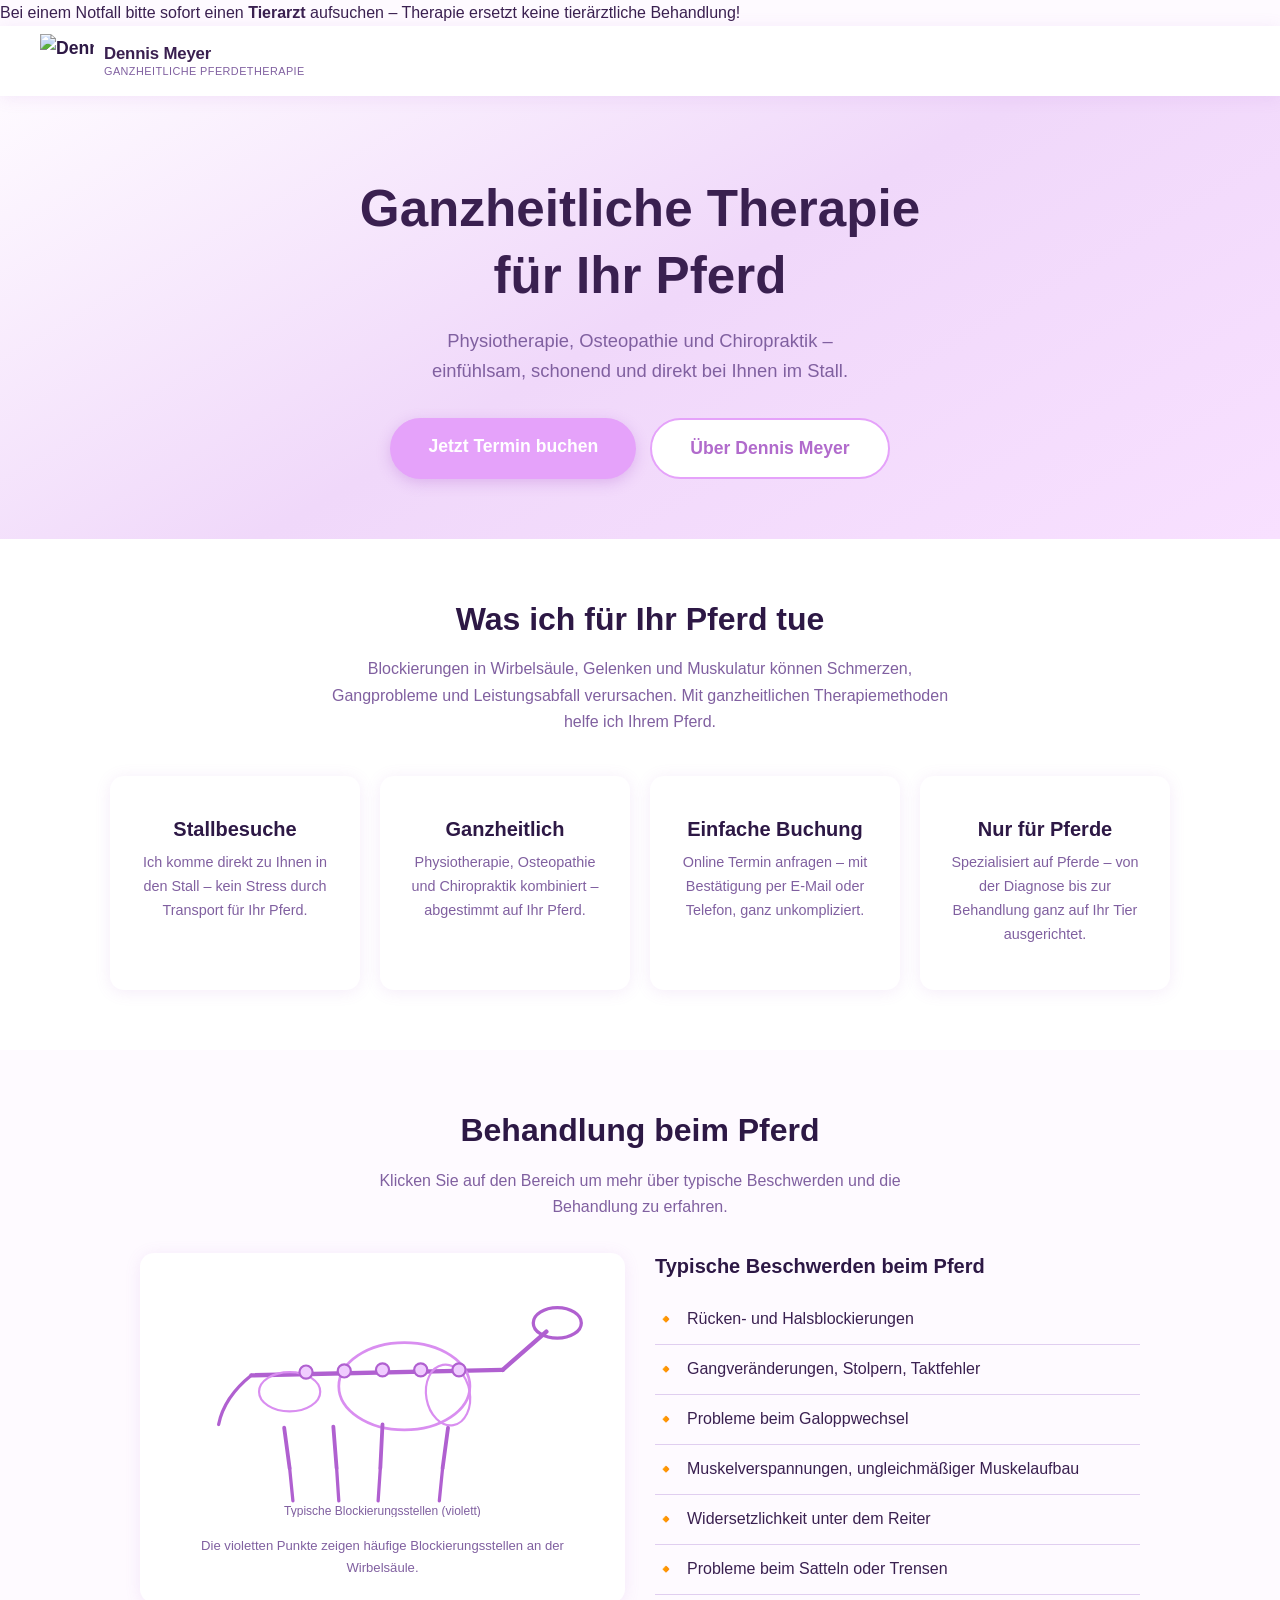
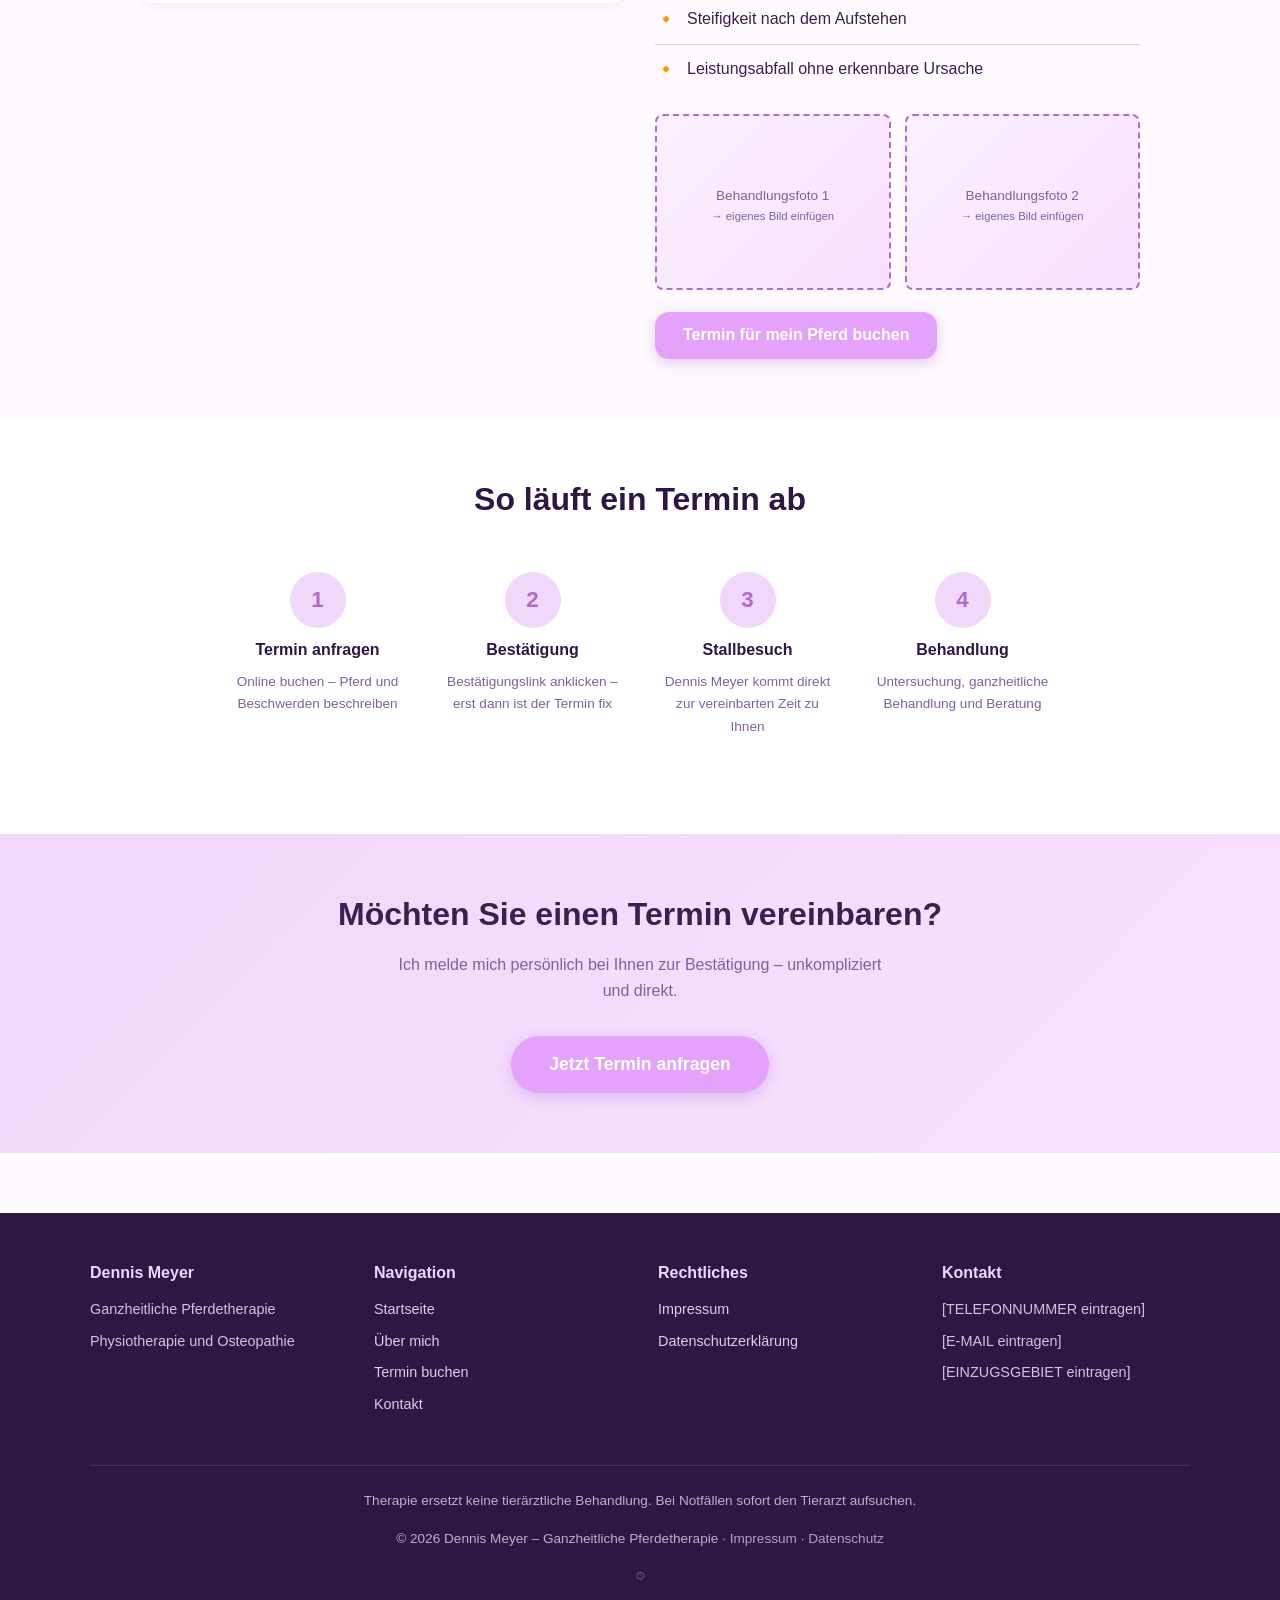
==== index.html @ 2d868286 "Add files via upload" ====
﻿<!DOCTYPE html>
<html lang="de">
<head>
  <meta charset="UTF-8" />
  <meta name="viewport" content="width=device-width, initial-scale=1.0" />
  <meta name="description" content="Dennis Meyer – Ganzheitliche Pferdetherapie, Physiotherapie und Osteopathie für Ihr Pferd. Hausbesuche, online Termin buchen." />
  <title>Dennis Meyer – Ganzheitliche Pferdetherapie</title>
  <link rel="stylesheet" href="style.css" />
</head>
<body>

  <!-- Banner -->
  <div class="banner" role="alert">
     Bei einem Notfall bitte sofort einen <strong>Tierarzt</strong> aufsuchen – Therapie ersetzt keine tierärztliche Behandlung!
  </div>

  <nav class="navbar" aria-label="Hauptnavigation">
    <div class="navbar-inner">

      <div class="navbar-logo" id="logo-bereich" role="button" tabindex="0"
           aria-haspopup="true" aria-expanded="false" aria-label="Navigation öffnen">
        <div class="logo-svg-wrapper">
      
          <img src="bilder/logo.svg" alt="Dennis Meyer Pferdetherapie Logo" />
        </div>
        <div class="logo-text-block">
          <span class="logo-text-name">Dennis Meyer</span>
          <span class="logo-text-sub">Ganzheitliche Pferdetherapie</span>
        </div>
  
        <div class="logo-dropdown" id="logo-dropdown" role="menu">
          <a href="index.html" role="menuitem"> Start</a>
          <a href="ueber-mich.html" role="menuitem"> Über mich</a>
          <a href="kontakt.html" role="menuitem"> Kontakt</a>
          <a href="impressum.html" role="menuitem"> Impressum</a>
          <a href="termin.html" class="termin-link" role="menuitem"> Termin buchen</a>
        </div>
      </div>
    </div>
  </nav>

  <section class="hero" aria-labelledby="hero-titel">
    <div class="container">
      <h1 class="hero-titel" id="hero-titel">
        Ganzheitliche Therapie<br>für Ihr Pferd 
      </h1>
      <p class="hero-untertitel">
        Physiotherapie, Osteopathie und Chiropraktik –<br>
        einfühlsam, schonend und direkt bei Ihnen im Stall.
      </p>
      <div class="hero-buttons">
        <a href="termin.html" class="btn btn-primary btn-gross"> Jetzt Termin buchen</a>
        <a href="ueber-mich.html" class="btn btn-secondary btn-gross">Über Dennis Meyer</a>
      </div>
    </div>
  </section>

 
  <section class="abschnitt abschnitt-hell" aria-labelledby="info-titel">
    <div class="container">
      <h2 class="text-mitte" id="info-titel">Was ich für Ihr Pferd tue</h2>
      <p class="text-mitte" style="color:var(--text-hell);max-width:620px;margin:0 auto 2.5rem;">
        Blockierungen in Wirbelsäule, Gelenken und Muskulatur können Schmerzen, Gangprobleme und
        Leistungsabfall verursachen. Mit ganzheitlichen Therapiemethoden helfe ich Ihrem Pferd.
      </p>
      <div style="display:grid;grid-template-columns:repeat(auto-fit,minmax(220px,1fr));gap:20px;">
        <div class="karte text-mitte">
          <div style="font-size:2.5rem;margin-bottom:12px"></div>
          <h3>Stallbesuche</h3>
          <p style="font-size:0.9rem;color:var(--text-hell)">Ich komme direkt zu Ihnen in den Stall – kein Stress durch Transport für Ihr Pferd.</p>
        </div>
        <div class="karte text-mitte">
          <div style="font-size:2.5rem;margin-bottom:12px"></div>
          <h3>Ganzheitlich</h3>
          <p style="font-size:0.9rem;color:var(--text-hell)">Physiotherapie, Osteopathie und Chiropraktik kombiniert – abgestimmt auf Ihr Pferd.</p>
        </div>
        <div class="karte text-mitte">
          <div style="font-size:2.5rem;margin-bottom:12px"></div>
          <h3>Einfache Buchung</h3>
          <p style="font-size:0.9rem;color:var(--text-hell)">Online Termin anfragen – mit Bestätigung per E-Mail oder Telefon, ganz unkompliziert.</p>
        </div>
        <div class="karte text-mitte">
          <div style="font-size:2.5rem;margin-bottom:12px"></div>
          <h3>Nur für Pferde</h3>
          <p style="font-size:0.9rem;color:var(--text-hell)">Spezialisiert auf Pferde – von der Diagnose bis zur Behandlung ganz auf Ihr Tier ausgerichtet.</p>
        </div>
      </div>
    </div>
  </section>

  <section style="background:var(--rosa-hell);padding:60px 20px;" aria-labelledby="behandlung-titel">
    <div class="container">
      <h2 class="text-mitte" id="behandlung-titel"> Behandlung beim Pferd</h2>
      <p class="text-mitte" style="color:var(--text-hell);max-width:560px;margin:0 auto 2rem;">
        Klicken Sie auf den Bereich um mehr über typische Beschwerden und die Behandlung zu erfahren.
      </p>

      <div style="display:grid;grid-template-columns:1fr 1fr;gap:30px;align-items:start;max-width:1000px;margin:0 auto;">

        <div style="background:var(--weiss);border-radius:var(--radius);padding:24px;box-shadow:var(--schatten);text-align:center;">
          <svg viewBox="0 0 400 220" xmlns="http://www.w3.org/2000/svg"
               aria-label="Vereinfachte Skelett-Darstellung eines Pferdes" role="img"
               style="max-width:100%;height:auto;">
            <line x1="80" y1="90" x2="310" y2="85" stroke="#B060D0" stroke-width="4" stroke-linecap="round"/>
            <line x1="310" y1="85" x2="350" y2="50" stroke="#B060D0" stroke-width="4" stroke-linecap="round"/>
            <ellipse cx="360" cy="42" rx="22" ry="14" fill="none" stroke="#B060D0" stroke-width="3"/>
            <ellipse cx="220" cy="100" rx="60" ry="40" fill="none" stroke="#D98EF0" stroke-width="2.5"/>
            <line x1="260" y1="138" x2="255" y2="175" stroke="#B060D0" stroke-width="3.5" stroke-linecap="round"/>
            <line x1="255" y1="175" x2="252" y2="205" stroke="#B060D0" stroke-width="3" stroke-linecap="round"/>
            <line x1="200" y1="135" x2="198" y2="175" stroke="#B060D0" stroke-width="3.5" stroke-linecap="round"/>
            <line x1="198" y1="175" x2="196" y2="205" stroke="#B060D0" stroke-width="3" stroke-linecap="round"/>
            <line x1="110" y1="138" x2="115" y2="175" stroke="#B060D0" stroke-width="3.5" stroke-linecap="round"/>
            <line x1="115" y1="175" x2="118" y2="205" stroke="#B060D0" stroke-width="3" stroke-linecap="round"/>
            <line x1="155" y1="137" x2="158" y2="175" stroke="#B060D0" stroke-width="3.5" stroke-linecap="round"/>
            <line x1="158" y1="175" x2="160" y2="205" stroke="#B060D0" stroke-width="3" stroke-linecap="round"/>
            <path d="M80 90 Q55 110 50 135" stroke="#B060D0" stroke-width="3" fill="none" stroke-linecap="round"/>
            <ellipse cx="260" cy="108" rx="20" ry="28" fill="none" stroke="#D98EF0" stroke-width="2" transform="rotate(-10,260,108)"/>
            <ellipse cx="115" cy="105" rx="28" ry="18" fill="none" stroke="#D98EF0" stroke-width="2"/>
            
            <circle cx="130" cy="87" r="6" fill="#F0CCFF" stroke="#B060D0" stroke-width="2"/>
            <circle cx="165" cy="86" r="6" fill="#F0CCFF" stroke="#B060D0" stroke-width="2"/>
            <circle cx="200" cy="85" r="6" fill="#F0CCFF" stroke="#B060D0" stroke-width="2"/>
            <circle cx="235" cy="85" r="6" fill="#F0CCFF" stroke="#B060D0" stroke-width="2"/>
            <circle cx="270" cy="85" r="6" fill="#F0CCFF" stroke="#B060D0" stroke-width="2"/>
            <text x="200" y="218" text-anchor="middle" font-size="11" fill="#8060A0">Typische Blockierungsstellen (violett)</text>
          </svg>
          <p style="font-size:0.82rem;color:var(--text-hell);margin-top:10px;margin-bottom:0">
            Die violetten Punkte zeigen häufige Blockierungsstellen an der Wirbelsäule.
          </p>
        </div>

        <div>
          <h3 style="margin-bottom:1rem">Typische Beschwerden beim Pferd</h3>
          <ul style="list-style:none;padding:0;">
            <li style="padding:10px 0;border-bottom:1px solid var(--grau-border);display:flex;gap:10px;align-items:center">
              <span style="color:var(--flieder-dunkel);font-size:1.1rem">🔸</span>
              <span>Rücken- und Halsblockierungen</span>
            </li>
            <li style="padding:10px 0;border-bottom:1px solid var(--grau-border);display:flex;gap:10px;align-items:center">
              <span style="color:var(--flieder-dunkel);font-size:1.1rem">🔸</span>
              <span>Gangveränderungen, Stolpern, Taktfehler</span>
            </li>
            <li style="padding:10px 0;border-bottom:1px solid var(--grau-border);display:flex;gap:10px;align-items:center">
              <span style="color:var(--flieder-dunkel);font-size:1.1rem">🔸</span>
              <span>Probleme beim Galoppwechsel</span>
            </li>
            <li style="padding:10px 0;border-bottom:1px solid var(--grau-border);display:flex;gap:10px;align-items:center">
              <span style="color:var(--flieder-dunkel);font-size:1.1rem">🔸</span>
              <span>Muskelverspannungen, ungleichmäßiger Muskelaufbau</span>
            </li>
            <li style="padding:10px 0;border-bottom:1px solid var(--grau-border);display:flex;gap:10px;align-items:center">
              <span style="color:var(--flieder-dunkel);font-size:1.1rem">🔸</span>
              <span>Widersetzlichkeit unter dem Reiter</span>
            </li>
            <li style="padding:10px 0;border-bottom:1px solid var(--grau-border);display:flex;gap:10px;align-items:center">
              <span style="color:var(--flieder-dunkel);font-size:1.1rem">🔸</span>
              <span>Probleme beim Satteln oder Trensen</span>
            </li>
            <li style="padding:10px 0;border-bottom:1px solid var(--grau-border);display:flex;gap:10px;align-items:center">
              <span style="color:var(--flieder-dunkel);font-size:1.1rem">🔸</span>
              <span>Steifigkeit nach dem Aufstehen</span>
            </li>
            <li style="padding:10px 0;display:flex;gap:10px;align-items:center">
              <span style="color:var(--flieder-dunkel);font-size:1.1rem">🔸</span>
              <span>Leistungsabfall ohne erkennbare Ursache</span>
            </li>
          </ul>

          <div class="tier-bilder-grid" style="margin-top:20px">
            <div class="bild-platzhalter">
              <span class="platzhalter-icon"></span>
              Behandlungsfoto 1<br><small>→ eigenes Bild einfügen</small>
            </div>
            <div class="bild-platzhalter">
              <span class="platzhalter-icon"></span>
              Behandlungsfoto 2<br><small>→ eigenes Bild einfügen</small>
            </div>
          </div>

          <a href="termin.html" class="btn btn-primary" style="margin-top:22px;display:inline-block">
             Termin für mein Pferd buchen
          </a>
        </div>
      </div>
    </div>
  </section>

  <section class="abschnitt abschnitt-hell" aria-labelledby="ablauf-titel">
    <div class="container">
      <h2 class="text-mitte" id="ablauf-titel">So läuft ein Termin ab</h2>
      <div style="display:grid;grid-template-columns:repeat(auto-fit,minmax(190px,1fr));gap:0;max-width:860px;margin:2rem auto 0;">
        <div style="text-align:center;padding:20px">
          <div style="width:56px;height:56px;background:var(--flieder);border-radius:50%;display:flex;align-items:center;justify-content:center;font-size:1.4rem;margin:0 auto 12px;font-weight:800;color:var(--flieder-dunkel)">1</div>
          <h3 style="font-size:1rem">Termin anfragen</h3>
          <p style="font-size:0.85rem;color:var(--text-hell)">Online buchen – Pferd und Beschwerden beschreiben</p>
        </div>
        <div style="text-align:center;padding:20px">
          <div style="width:56px;height:56px;background:var(--flieder);border-radius:50%;display:flex;align-items:center;justify-content:center;font-size:1.4rem;margin:0 auto 12px;font-weight:800;color:var(--flieder-dunkel)">2</div>
          <h3 style="font-size:1rem">Bestätigung</h3>
          <p style="font-size:0.85rem;color:var(--text-hell)">Bestätigungslink anklicken – erst dann ist der Termin fix</p>
        </div>
        <div style="text-align:center;padding:20px">
          <div style="width:56px;height:56px;background:var(--flieder);border-radius:50%;display:flex;align-items:center;justify-content:center;font-size:1.4rem;margin:0 auto 12px;font-weight:800;color:var(--flieder-dunkel)">3</div>
          <h3 style="font-size:1rem">Stallbesuch</h3>
          <p style="font-size:0.85rem;color:var(--text-hell)">Dennis Meyer kommt direkt zur vereinbarten Zeit zu Ihnen</p>
        </div>
        <div style="text-align:center;padding:20px">
          <div style="width:56px;height:56px;background:var(--flieder);border-radius:50%;display:flex;align-items:center;justify-content:center;font-size:1.4rem;margin:0 auto 12px;font-weight:800;color:var(--flieder-dunkel)">4</div>
          <h3 style="font-size:1rem">Behandlung</h3>
          <p style="font-size:0.85rem;color:var(--text-hell)">Untersuchung, ganzheitliche Behandlung und Beratung</p>
        </div>
      </div>
    </div>
  </section>

  <!--Banner -->
  <section style="background:linear-gradient(135deg,var(--flieder),var(--rosa));padding:60px 20px;text-align:center;" aria-labelledby="titel">
    <h2 id="titel" style="color:var(--text);margin-bottom:1rem">Möchten Sie einen Termin vereinbaren?</h2>
    <p style="color:var(--text-hell);max-width:500px;margin:0 auto 2rem">
      Ich melde mich persönlich bei Ihnen zur Bestätigung – unkompliziert und direkt.
    </p>
    <a href="termin.html" class="btn btn-primary btn-gross"> Jetzt Termin anfragen</a>
  </section>

  <footer>
    <div class="footer-inner">
      <div class="footer-grid">
        <div class="footer-spalte">
          <h4> Dennis Meyer</h4>
          <p>Ganzheitliche Pferdetherapie</p>
          <p>Physiotherapie und Osteopathie</p>
        </div>
        <div class="footer-spalte">
          <h4>Navigation</h4>
          <a href="index.html">Startseite</a>
          <a href="ueber-mich.html">Über mich</a>
          <a href="termin.html">Termin buchen</a>
          <a href="kontakt.html">Kontakt</a>
        </div>
        <div class="footer-spalte">
          <h4>Rechtliches</h4>
          <a href="impressum.html">Impressum</a>
          <a href="impressum.html#datenschutz">Datenschutzerklärung</a>
        </div>
        <div class="footer-spalte">
          <h4>Kontakt</h4>
          <p> [TELEFONNUMMER eintragen]</p>
          <p> [E-MAIL eintragen]</p>
          <p> [EINZUGSGEBIET eintragen]</p>
        </div>
      </div>
      <div class="footer-bottom">
        <p> Therapie ersetzt keine tierärztliche Behandlung. Bei Notfällen sofort den Tierarzt aufsuchen.</p>
        <p style="margin-top:10px">© 2026 Dennis Meyer – Ganzheitliche Pferdetherapie ·
          <a href="impressum.html" style="color:var(--flieder)">Impressum</a> ·
          <a href="impressum.html#datenschutz" style="color:var(--flieder)">Datenschutz</a>
        </p>
        <p style="margin-top:8px;font-size:0.72rem;opacity:0.35"><a href="admin.html" style="color:inherit">⚙</a></p>
      </div>
    </div>
  </footer>

  <script src="main.js"></script>
</body>
</html>
---- style.css ----
/* ============================================
    Ganzheitliche Pferdetherapie
   ============================================ */


:root {
  --flieder:        #f0d8fa;   
  --flieder-mittel: #e5a2fa;  
  --flieder-dunkel: #b16bcc;   
  --flieder-hell:   #FAF0FF;   
  --rosa:           #F8E0FF;
  --rosa-hell:      #FEFAFF;   
  --weiss:          #FFFFFF;
  --dunkel:         #2D1845;   
  --text:           #3A2050;   
  --text-hell:      #8060A0;  
  --grau:           #F6F0FA;
  --grau-border:    #E0CEF0;
  --schatten:       0 2px 16px rgba(176, 96, 208, 0.12);
  --schatten-hover: 0 6px 24px rgba(176, 96, 208, 0.25);
  --radius:         14px;
  --radius-klein:   8px;
  --transition:     0.25s ease;
}


*, *::before, *::after {
  box-sizing: border-box;
  margin: 0;
  padding: 0;
}

html {
  scroll-behavior: smooth;
  font-size: 16px;
}

body {
  font-family: 'Segoe UI', 'Helvetica Neue', Arial, sans-serif;
  background-color: var(--rosa-hell);
  color: var(--text);
  line-height: 1.65;
  min-height: 100vh;
}

img {
  max-width: 100%;
  height: auto;
  display: block;
}

a {
  color: var(--flieder-dunkel);
  text-decoration: none;
  transition: color var(--transition);
}

a:hover {
  color: var(--dunkel);
}

h1, h2, h3, h4 {
  color: var(--dunkel);
  line-height: 1.3;
}

h1 { font-size: clamp(1.8rem, 4vw, 2.8rem); }
h2 { font-size: clamp(1.4rem, 3vw, 2rem); margin-bottom: 1rem; }
h3 { font-size: 1.25rem; margin-bottom: 0.6rem; }

p { margin-bottom: 1rem; }

ul { list-style: none; }

/* Banner */
.notfall-banner {
  background: linear-gradient(135deg, #FF6B9D, #FF4757);
  color: #fff;
  text-align: center;
  padding: 10px 20px;
  font-size: 0.9rem;
  font-weight: 600;
  letter-spacing: 0.02em;
}

.notfall-banner a {
  color: #fff;
  text-decoration: underline;
}

.navbar {
  background: var(--weiss);
  box-shadow: var(--schatten);
  position: sticky;
  top: 0;
  z-index: 1000;
  padding: 0 24px;
}

.navbar-inner {
  max-width: 1200px;
  margin: 0 auto;
  display: flex;
  align-items: center;
  justify-content: flex-start;
  height: 70px;
  gap: 16px;
}

.navbar-logo {
  display: flex;
  align-items: center;
  gap: 10px;
  font-size: 1.1rem;
  font-weight: 700;
  color: var(--dunkel);
  white-space: nowrap;
  position: relative;
  cursor: pointer;
  text-decoration: none;
}

.navbar-logo .logo-icon {
  font-size: 2rem;
}


.logo-svg-wrapper {
  width: 54px;
  height: 54px;
  flex-shrink: 0;
}

.logo-svg-wrapper svg {
  width: 100%;
  height: 100%;
}

.logo-bild {
  width: 54px;
  height: 54px;
  object-fit: contain;
}

.logo-text-block {
  display: flex;
  flex-direction: column;
  line-height: 1.25;
}

.logo-text-name {
  font-size: 1.05rem;
  font-weight: 800;
  color: var(--text);
  letter-spacing: -0.01em;
}

.logo-text-sub {
  font-size: 0.68rem;
  font-weight: 500;
  color: var(--text-hell);
  letter-spacing: 0.04em;
  text-transform: uppercase;
}

.logo-dropdown {
  display: none;
  position: absolute;
  top: calc(100% + 12px);
  left: 0;
  background: var(--weiss);
  border-radius: var(--radius);
  box-shadow: 0 8px 32px rgba(176, 96, 208, 0.22);
  min-width: 220px;
  z-index: 2000;
  overflow: hidden;
  border: 1.5px solid var(--flieder);
}

.logo-dropdown.offen {
  display: block;
  animation: dropdown-ein 0.18s ease;
}

@keyframes dropdown-ein {
  from { opacity: 0; transform: translateY(-8px); }
  to   { opacity: 1; transform: translateY(0); }
}

.logo-dropdown a {
  display: flex;
  align-items: center;
  gap: 10px;
  padding: 12px 18px;
  color: var(--text);
  font-size: 0.92rem;
  font-weight: 500;
  border-bottom: 1px solid var(--grau-border);
  transition: background var(--transition);
}

.logo-dropdown a:last-child {
  border-bottom: none;
}

.logo-dropdown a:hover {
  background: var(--flieder-hell);
  color: var(--text);
}

.logo-dropdown a.termin-link {
  background: var(--flieder);
  font-weight: 700;
  color: var(--text);
}

.logo-dropdown a.termin-link:hover {
  background: var(--flieder-mittel);
  color: var(--weiss);
}

.logo-platzhalter { display: none; }

.hamburger    { display: none !important; }
.navbar-links { display: none !important; }

.container {
  max-width: 1100px;
  margin: 0 auto;
  padding: 0 20px;
}

.seite-inhalt {
  padding: 50px 20px;
  max-width: 1100px;
  margin: 0 auto;
}

.btn {
  display: inline-block;
  padding: 12px 28px;
  border-radius: var(--radius);
  font-size: 1rem;
  font-weight: 600;
  cursor: pointer;
  border: none;
  transition: all var(--transition);
  text-align: center;
  line-height: 1.4;
}

.btn-primary {
  background: var(--flieder-mittel);
  color: var(--weiss);
  box-shadow: 0 4px 14px rgba(176, 96, 208, 0.30);
}

.btn-primary:hover {
  background: var(--flieder-dunkel);
  color: var(--weiss);
  transform: translateY(-2px);
  box-shadow: 0 6px 20px rgba(176, 96, 208, 0.45);
}

.btn-secondary {
  background: var(--weiss);
  color: var(--flieder-dunkel);
  border: 2px solid var(--flieder-mittel);
}

.btn-secondary:hover {
  background: var(--flieder-hell);
  transform: translateY(-2px);
}

.btn-gross {
  padding: 16px 38px;
  font-size: 1.1rem;
  border-radius: 50px;
}

.karte {
  background: var(--weiss);
  border-radius: var(--radius);
  box-shadow: var(--schatten);
  padding: 28px;
  transition: box-shadow var(--transition), transform var(--transition);
}

.karte:hover {
  box-shadow: var(--schatten-hover);
  transform: translateY(-3px);
}

.hero {
  background: linear-gradient(150deg, #FEFAFF 0%, var(--flieder) 50%, var(--rosa) 100%);
  padding: 80px 20px 60px;
  text-align: center;
  position: relative;
  overflow: hidden;
}

.hero::before {
  content: '';
  position: absolute;
  font-size: 260px;
  opacity: 0.06;
  right: 40px;
  top: -10px;
  line-height: 1;
}

.hero-titel {
  font-size: clamp(2rem, 5vw, 3.2rem);
  margin-bottom: 1rem;
  color: var(--text);
}

.hero-untertitel {
  font-size: 1.15rem;
  color: var(--text-hell);
  max-width: 600px;
  margin: 0 auto 2rem;
}

.hero-buttons {
  display: flex;
  gap: 14px;
  justify-content: center;
  flex-wrap: wrap;
}

.tier-kacheln {
  padding: 60px 20px;
  background: var(--weiss);
}

.tier-kacheln h2 {
  text-align: center;
  margin-bottom: 2rem;
}

.kacheln-grid {
  display: grid;
  grid-template-columns: repeat(auto-fit, minmax(180px, 1fr));
  gap: 20px;
  max-width: 1000px;
  margin: 0 auto;
}

.tier-kachel {
  background: var(--grau);
  border-radius: var(--radius);
  padding: 30px 20px;
  text-align: center;
  cursor: pointer;
  border: 2px solid transparent;
  transition: all var(--transition);
  text-decoration: none;
  color: var(--text);
  display: block;
}

.tier-kachel:hover,
.tier-kachel.aktiv {
  background: var(--flieder-hell);
  border-color: var(--flieder-dunkel);
  transform: translateY(-4px);
  box-shadow: var(--schatten-hover);
  color: var(--dunkel);
}

.tier-kachel .tier-emoji {
  font-size: 3rem;
  display: block;
  margin-bottom: 10px;
}

.tier-kachel .tier-name {
  font-weight: 700;
  font-size: 1rem;
}

.tier-detail {
  background: var(--rosa-hell);
  padding: 50px 20px;
  display: none;
}

.tier-detail.sichtbar {
  display: block;
}

.tier-detail-inner {
  max-width: 1000px;
  margin: 0 auto;
}

.tier-detail h2 {
  display: flex;
  align-items: center;
  gap: 12px;
  margin-bottom: 1.5rem;
}

.tier-skelett-bereich {
  display: grid;
  grid-template-columns: 1fr 1fr;
  gap: 30px;
  align-items: start;
}

.tier-skelett-svg {
  background: var(--weiss);
  border-radius: var(--radius);
  padding: 20px;
  text-align: center;
  box-shadow: var(--schatten);
}

.tier-skelett-svg svg {
  max-width: 100%;
  height: auto;
}

.tier-bilder-grid {
  display: grid;
  grid-template-columns: 1fr 1fr;
  gap: 14px;
}

.bild-platzhalter {
  background: linear-gradient(135deg, var(--flieder-hell), var(--rosa));
  border-radius: var(--radius-klein);
  aspect-ratio: 4/3;
  display: flex;
  flex-direction: column;
  align-items: center;
  justify-content: center;
  color: var(--text-hell);
  font-size: 0.85rem;
  text-align: center;
  padding: 10px;
  border: 2px dashed var(--flieder-dunkel);
}

.bild-platzhalter .platzhalter-icon {
  font-size: 2rem;
  margin-bottom: 6px;
}

.ueber-grid {
  display: grid;
  grid-template-columns: 300px 1fr;
  gap: 40px;
  align-items: start;
}

.profilbild-container {
  background: linear-gradient(135deg, var(--flieder-hell), var(--rosa));
  border-radius: var(--radius);
  aspect-ratio: 3/4;
  display: flex;
  flex-direction: column;
  align-items: center;
  justify-content: center;
  color: var(--text-hell);
  font-size: 0.9rem;
  text-align: center;
  padding: 20px;
  border: 3px dashed var(--flieder-dunkel);
  box-shadow: var(--schatten);
}

.profilbild-container .platzhalter-icon {
  font-size: 4rem;
  margin-bottom: 10px;
}

.aktionen-bilder {
  display: grid;
  grid-template-columns: repeat(3, 1fr);
  gap: 14px;
  margin-top: 30px;
}

.formular-bereich {
  max-width: 700px;
  margin: 0 auto;
}

.formular-gruppe {
  margin-bottom: 22px;
}

.formular-gruppe label {
  display: block;
  font-weight: 600;
  margin-bottom: 7px;
  color: var(--dunkel);
  font-size: 0.95rem;
}

.formular-gruppe label .pflicht {
  color: var(--flieder-dunkel);
  margin-left: 2px;
}

.formular-gruppe input,
.formular-gruppe select,
.formular-gruppe textarea {
  width: 100%;
  padding: 12px 16px;
  border: 2px solid var(--grau-border);
  border-radius: var(--radius-klein);
  font-size: 1rem;
  font-family: inherit;
  background: var(--weiss);
  color: var(--text);
  transition: border-color var(--transition), box-shadow var(--transition);
  appearance: auto;
}

.formular-gruppe input:focus,
.formular-gruppe select:focus,
.formular-gruppe textarea:focus {
  outline: none;
  border-color: var(--flieder-dunkel);
  box-shadow: 0 0 0 3px rgba(200, 126, 232, 0.2);
}

.formular-gruppe textarea {
  resize: vertical;
  min-height: 100px;
}

.formular-grid-2 {
  display: grid;
  grid-template-columns: 1fr 1fr;
  gap: 16px;
}

.radio-gruppe,
.checkbox-gruppe {
  display: flex;
  flex-wrap: wrap;
  gap: 10px;
  margin-top: 6px;
}

.radio-option,
.checkbox-option {
  display: flex;
  align-items: center;
  gap: 7px;
  background: var(--grau);
  padding: 8px 14px;
  border-radius: var(--radius-klein);
  cursor: pointer;
  transition: background var(--transition);
  font-size: 0.95rem;
}

.radio-option:hover,
.checkbox-option:hover {
  background: var(--flieder-hell);
}

.radio-option input,
.checkbox-option input {
  width: auto;
  accent-color: var(--flieder-dunkel);
}

.formular-hinweis {
  background: var(--flieder-hell);
  border-left: 4px solid var(--flieder-dunkel);
  padding: 14px 18px;
  border-radius: 0 var(--radius-klein) var(--radius-klein) 0;
  font-size: 0.9rem;
  margin-bottom: 24px;
  color: var(--text);
}

.schritte-leiste {
  display: flex;
  gap: 0;
  margin-bottom: 36px;
  border-radius: var(--radius);
  overflow: hidden;
  box-shadow: var(--schatten);
}

.schritt {
  flex: 1;
  text-align: center;
  padding: 14px 10px;
  background: var(--grau);
  font-size: 0.85rem;
  font-weight: 600;
  color: var(--text-hell);
  border-right: 2px solid var(--weiss);
  display: flex;
  align-items: center;
  justify-content: center;
  gap: 6px;
}

.schritt:last-child { border-right: none; }

.schritt.aktiv {
  background: var(--flieder);
  color: var(--dunkel);
}

.schritt.erledigt {
  background: var(--flieder-dunkel);
  color: var(--weiss);
}

.erfolgs-meldung {
  text-align: center;
  padding: 50px 30px;
  display: none;
}

.erfolgs-meldung.sichtbar {
  display: block;
}

.erfolgs-icon {
  font-size: 4rem;
  margin-bottom: 20px;
}

.kontakt-grid {
  display: grid;
  grid-template-columns: 1fr 1fr;
  gap: 40px;
  align-items: start;
}

.kontakt-info-karte {
  background: var(--weiss);
  border-radius: var(--radius);
  padding: 32px;
  box-shadow: var(--schatten);
}

.kontakt-zeile {
  display: flex;
  align-items: flex-start;
  gap: 14px;
  margin-bottom: 20px;
  padding-bottom: 20px;
  border-bottom: 1px solid var(--grau-border);
}

.kontakt-zeile:last-child {
  border-bottom: none;
  margin-bottom: 0;
  padding-bottom: 0;
}

.kontakt-icon {
  font-size: 1.6rem;
  min-width: 40px;
  text-align: center;
}

.kontakt-label {
  font-weight: 700;
  font-size: 0.8rem;
  text-transform: uppercase;
  letter-spacing: 0.06em;
  color: var(--text-hell);
  margin-bottom: 3px;
}

.kontakt-wert {
  font-size: 1rem;
  color: var(--dunkel);
  font-weight: 500;
}

/*Admin*/
.admin-login {
  min-height: 100vh;
  display: flex;
  align-items: center;
  justify-content: center;
  background: linear-gradient(135deg, var(--flieder-hell), var(--rosa));
  padding: 20px;
}

.login-karte {
  background: var(--weiss);
  border-radius: var(--radius);
  padding: 50px 40px;
  box-shadow: 0 20px 60px rgba(200, 126, 232, 0.3);
  width: 100%;
  max-width: 420px;
  text-align: center;
}

.login-karte h1 {
  margin-bottom: 8px;
}

.login-karte p {
  color: var(--text-hell);
  margin-bottom: 30px;
}

.admin-bereich {
  min-height: 100vh;
  background: var(--grau);
  display: none;
}

.admin-bereich.sichtbar {
  display: block;
}

.admin-header {
  background: var(--dunkel);
  color: var(--weiss);
  padding: 16px 28px;
  display: flex;
  align-items: center;
  justify-content: space-between;
}

.admin-header h1 {
  color: var(--flieder);
  font-size: 1.3rem;
}

.admin-nav-tabs {
  display: flex;
  gap: 4px;
  padding: 16px 28px 0;
  background: var(--weiss);
  border-bottom: 2px solid var(--grau-border);
}

.admin-tab {
  padding: 10px 20px;
  border: none;
  background: none;
  cursor: pointer;
  font-size: 0.95rem;
  font-weight: 600;
  color: var(--text-hell);
  border-bottom: 3px solid transparent;
  margin-bottom: -2px;
  transition: all var(--transition);
}

.admin-tab.aktiv {
  color: var(--flieder-dunkel);
  border-bottom-color: var(--flieder-dunkel);
}

.admin-inhalt {
  padding: 28px;
  max-width: 1400px;
  margin: 0 auto;
}

/* Kalender */
.kalender-kopf {
  display: flex;
  align-items: center;
  justify-content: space-between;
  margin-bottom: 20px;
  flex-wrap: wrap;
  gap: 12px;
}

.kalender-ansicht-buttons {
  display: flex;
  gap: 4px;
}

.ansicht-btn {
  padding: 8px 16px;
  border: 2px solid var(--grau-border);
  background: var(--weiss);
  border-radius: var(--radius-klein);
  cursor: pointer;
  font-weight: 600;
  font-size: 0.9rem;
  color: var(--text);
  transition: all var(--transition);
}

.ansicht-btn.aktiv {
  background: var(--flieder);
  border-color: var(--flieder-dunkel);
  color: var(--dunkel);
}

.kalender-nav {
  display: flex;
  align-items: center;
  gap: 12px;
}

.kalender-nav button {
  padding: 8px 14px;
  border: 2px solid var(--grau-border);
  background: var(--weiss);
  border-radius: var(--radius-klein);
  cursor: pointer;
  font-size: 1rem;
  transition: all var(--transition);
}

.kalender-nav button:hover {
  background: var(--flieder-hell);
  border-color: var(--flieder-dunkel);
}

.kalender-nav .kalender-titel {
  font-weight: 700;
  font-size: 1.1rem;
  min-width: 200px;
  text-align: center;
}

#kalender-container {
  background: var(--weiss);
  border-radius: var(--radius);
  box-shadow: var(--schatten);
  overflow: hidden;
}

.kalender-grid-kopf {
  display: grid;
  grid-template-columns: repeat(7, 1fr);
  background: var(--dunkel);
}

.kalender-tag-kopf {
  padding: 12px;
  text-align: center;
  color: var(--flieder-hell);
  font-weight: 700;
  font-size: 0.85rem;
  letter-spacing: 0.05em;
}

.kalender-grid-body {
  display: grid;
  grid-template-columns: repeat(7, 1fr);
  border-left: 1px solid var(--grau-border);
  border-top: 1px solid var(--grau-border);
}

.kalender-zelle {
  min-height: 100px;
  border-right: 1px solid var(--grau-border);
  border-bottom: 1px solid var(--grau-border);
  padding: 8px;
  cursor: pointer;
  transition: background var(--transition);
}

.kalender-zelle:hover {
  background: var(--rosa-hell);
}

.kalender-zelle.heute {
  background: var(--flieder-hell);
}

.kalender-zelle.anderer-monat {
  opacity: 0.4;
}

.zelle-datum {
  font-size: 0.85rem;
  font-weight: 700;
  color: var(--text-hell);
  margin-bottom: 4px;
}

.kalender-termin {
  background: var(--flieder);
  border-radius: 4px;
  padding: 3px 6px;
  font-size: 0.72rem;
  font-weight: 600;
  margin-bottom: 3px;
  cursor: pointer;
  white-space: nowrap;
  overflow: hidden;
  text-overflow: ellipsis;
  color: var(--dunkel);
  transition: background var(--transition);
}

.kalender-termin:hover {
  background: var(--flieder-dunkel);
  color: var(--weiss);
}

.modal-overlay {
  position: fixed;
  inset: 0;
  background: rgba(58, 32, 64, 0.6);
  z-index: 2000;
  display: flex;
  align-items: center;
  justify-content: center;
  padding: 20px;
  opacity: 0;
  pointer-events: none;
  transition: opacity var(--transition);
}

.modal-overlay.offen {
  opacity: 1;
  pointer-events: auto;
}

.modal {
  background: var(--weiss);
  border-radius: var(--radius);
  padding: 36px;
  max-width: 520px;
  width: 100%;
  box-shadow: 0 20px 60px rgba(58, 32, 64, 0.4);
  transform: scale(0.95);
  transition: transform var(--transition);
  position: relative;
}

.modal-overlay.offen .modal {
  transform: scale(1);
}

.modal-schliessen {
  position: absolute;
  top: 16px;
  right: 16px;
  background: none;
  border: none;
  font-size: 1.4rem;
  cursor: pointer;
  color: var(--text-hell);
  line-height: 1;
  padding: 4px;
}

.modal-schliessen:hover {
  color: var(--dunkel);
}

.termin-detail-zeile {
  display: flex;
  gap: 12px;
  margin-bottom: 12px;
  align-items: flex-start;
}

.detail-label {
  font-weight: 700;
  min-width: 130px;
  color: var(--text-hell);
  font-size: 0.9rem;
}

.detail-wert {
  color: var(--dunkel);
  font-size: 0.95rem;
}

.termin-tabelle {
  width: 100%;
  border-collapse: collapse;
  background: var(--weiss);
  border-radius: var(--radius);
  overflow: hidden;
  box-shadow: var(--schatten);
}

.termin-tabelle th {
  background: var(--dunkel);
  color: var(--flieder-hell);
  padding: 14px 16px;
  text-align: left;
  font-size: 0.85rem;
  letter-spacing: 0.04em;
}

.termin-tabelle td {
  padding: 13px 16px;
  border-bottom: 1px solid var(--grau-border);
  font-size: 0.92rem;
}

.termin-tabelle tr:hover td {
  background: var(--rosa-hell);
}

.status-badge {
  display: inline-block;
  padding: 3px 10px;
  border-radius: 20px;
  font-size: 0.8rem;
  font-weight: 700;
}

.status-neu     { background: #FFF3CD; color: #856404; }
.status-best    { background: #D4EDDA; color: #155724; }
.status-abges   { background: #F8D7DA; color: #721C24; }

footer {
  background: var(--dunkel);
  color: var(--flieder-hell);
  padding: 50px 20px 30px;
  margin-top: 60px;
}

.footer-inner {
  max-width: 1100px;
  margin: 0 auto;
}

.footer-grid {
  display: grid;
  grid-template-columns: repeat(auto-fit, minmax(200px, 1fr));
  gap: 36px;
  margin-bottom: 40px;
}

.footer-spalte h4 {
  color: var(--flieder);
  margin-bottom: 14px;
  font-size: 1rem;
}

.footer-spalte a {
  display: block;
  color: var(--flieder-hell);
  font-size: 0.9rem;
  margin-bottom: 8px;
  opacity: 0.85;
}

.footer-spalte a:hover {
  opacity: 1;
  color: var(--flieder);
}

.footer-spalte p {
  font-size: 0.9rem;
  opacity: 0.8;
  margin-bottom: 8px;
}

.footer-bottom {
  border-top: 1px solid rgba(232, 172, 250, 0.2);
  padding-top: 24px;
  text-align: center;
  font-size: 0.85rem;
  opacity: 0.7;
}

.text-seite {
  max-width: 820px;
  margin: 0 auto;
  padding: 50px 20px;
}

.text-seite h1 {
  margin-bottom: 1.5rem;
}

.text-seite h2 {
  margin-top: 2rem;
  font-size: 1.2rem;
}

.text-seite p,
.text-seite ul {
  font-size: 0.95rem;
  margin-bottom: 1rem;
}

.text-seite ul {
  list-style: disc;
  padding-left: 24px;
}

.text-mitte  { text-align: center; }
.mb-1 { margin-bottom: 1rem; }
.mb-2 { margin-bottom: 2rem; }
.mb-3 { margin-bottom: 3rem; }
.mt-1 { margin-top: 1rem; }
.mt-2 { margin-top: 2rem; }

.abschnitt {
  padding: 60px 20px;
}

.abschnitt-hell {
  background: var(--weiss);
}

.trennlinie {
  border: none;
  border-top: 2px solid var(--grau-border);
  margin: 30px 0;
}

@media (max-width: 768px) {

  .ueber-grid {
    grid-template-columns: 1fr;
  }

  .kontakt-grid {
    grid-template-columns: 1fr;
  }

  .tier-skelett-bereich {
    grid-template-columns: 1fr;
  }

  .tier-bilder-grid {
    grid-template-columns: 1fr 1fr;
  }

  .formular-grid-2 {
    grid-template-columns: 1fr;
  }

  .aktionen-bilder {
    grid-template-columns: 1fr 1fr;
  }

  .hero {
    padding: 50px 16px 40px;
  }

  .schritte-leiste {
    flex-direction: column;
  }

  .schritt {
    border-right: none;
    border-bottom: 2px solid var(--weiss);
  }

  .admin-inhalt {
    padding: 16px;
  }

  .kalender-zelle {
    min-height: 60px;
    padding: 4px;
  }

  .zelle-datum {
    font-size: 0.75rem;
  }

  .login-karte {
    padding: 36px 24px;
  }
}

@media (max-width: 480px) {
  .tier-bilder-grid {
    grid-template-columns: 1fr;
  }

  .aktionen-bilder {
    grid-template-columns: 1fr;
  }

  .kacheln-grid {
    grid-template-columns: repeat(2, 1fr);
  }
}
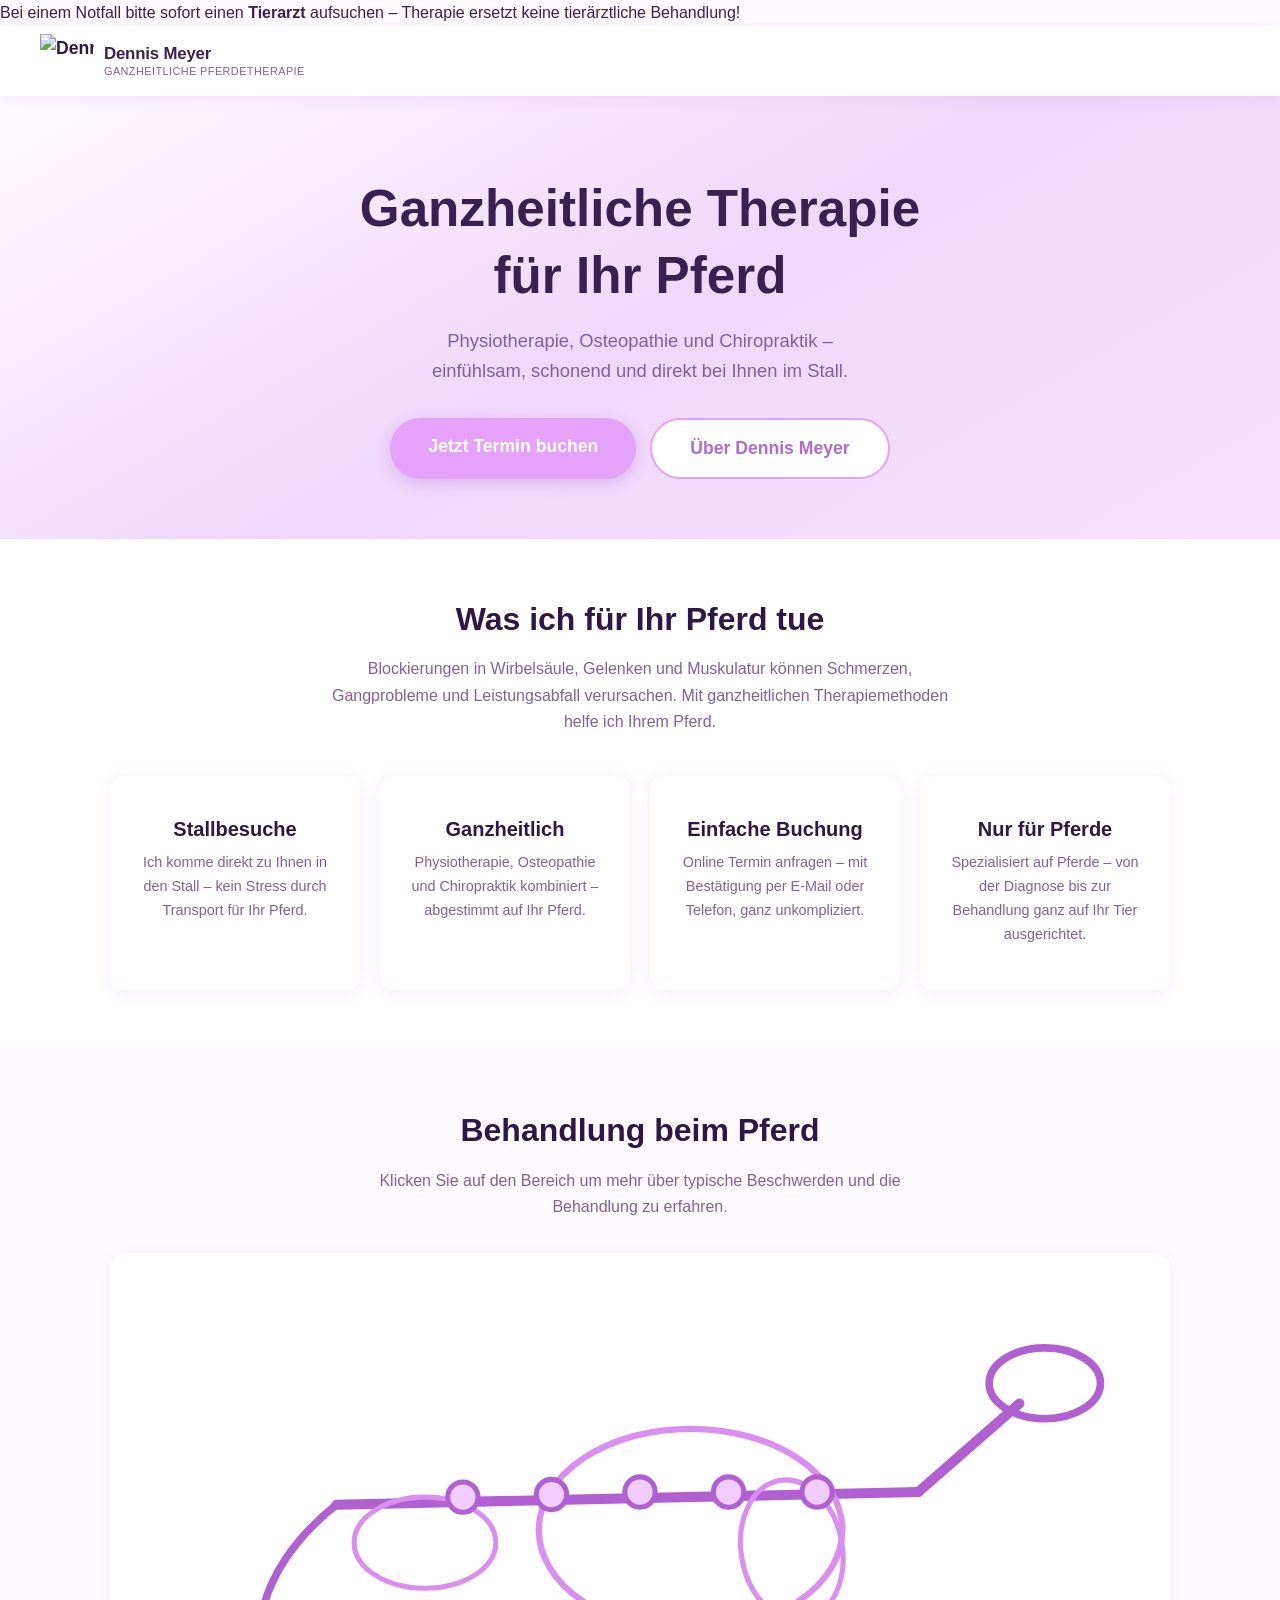
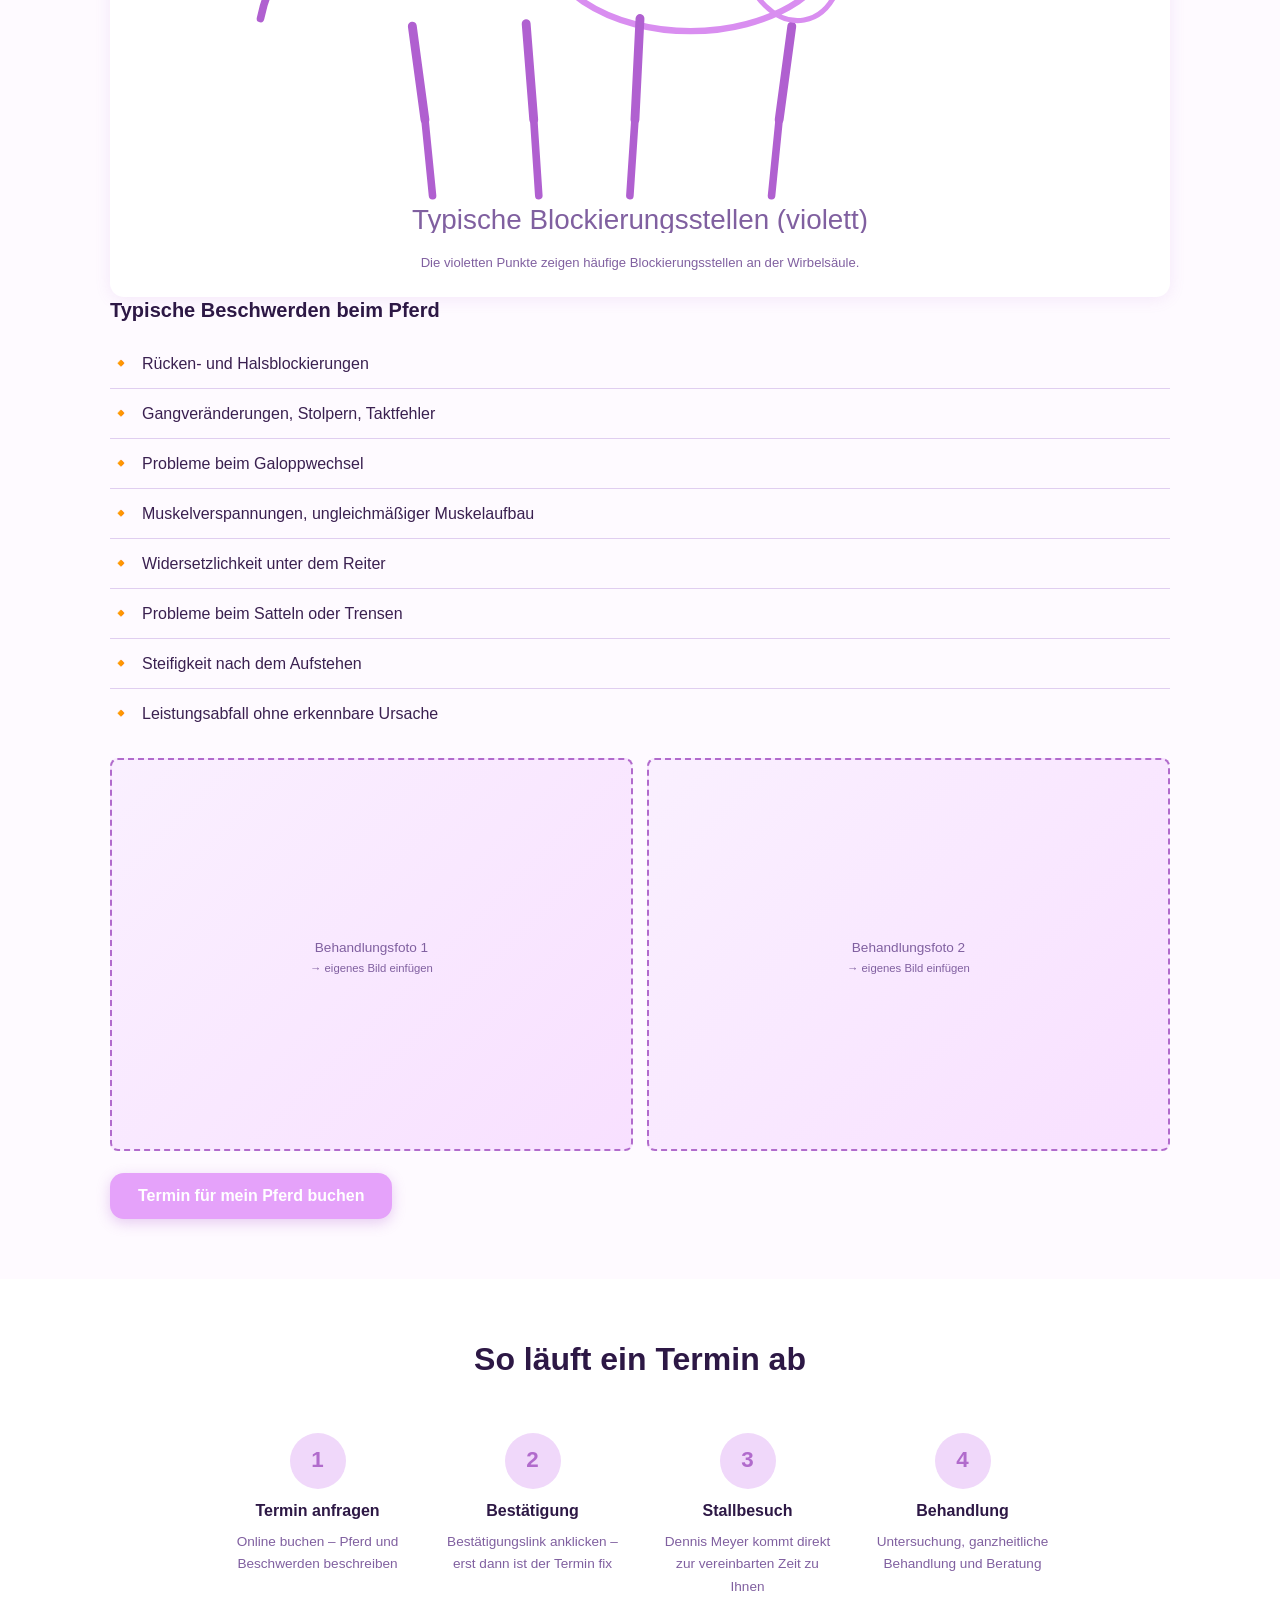
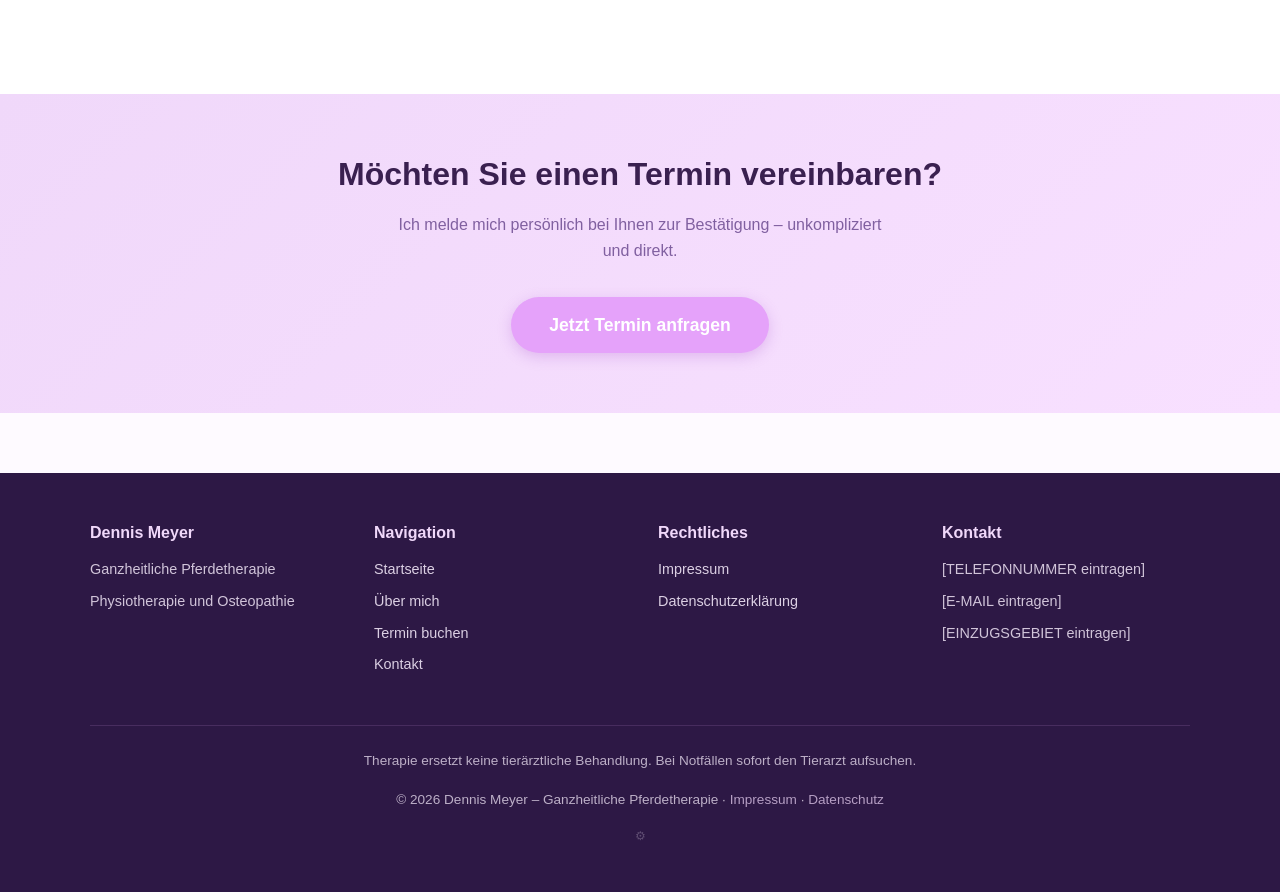
==== commit c6f8888c: "Add files via upload" ====
--- a/index.html
+++ b/index.html
@@ -95,8 +95,7 @@
         Klicken Sie auf den Bereich um mehr über typische Beschwerden und die Behandlung zu erfahren.
       </p>
 
-      <div style="display:grid;grid-template-columns:1fr 1fr;gap:30px;align-items:start;max-width:1000px;margin:0 auto;">
-
+       <div class="bahandlung-grid">
         <div style="background:var(--weiss);border-radius:var(--radius);padding:24px;box-shadow:var(--schatten);text-align:center;">
           <svg viewBox="0 0 400 220" xmlns="http://www.w3.org/2000/svg"
                aria-label="Vereinfachte Skelett-Darstellung eines Pferdes" role="img"
--- a/style.css
+++ b/style.css
@@ -1186,3 +1186,17 @@
     grid-template-columns: repeat(2, 1fr);
   }
 }
+
+.behandlung-grid {
+  display: grid;
+  grid-template-columns: 1fr 1fr;
+  gap: 30px;
+  align-items: start;
+  max-width: 1000px;
+  margin: 0 auto;
+}
+@media (max-width: 768px) {
+  .behandlung-grid {
+    grid-template-columns: 1fr; /* Wechselt auf smartphones automatisch zu einer Spalte *\
+  }
+}
